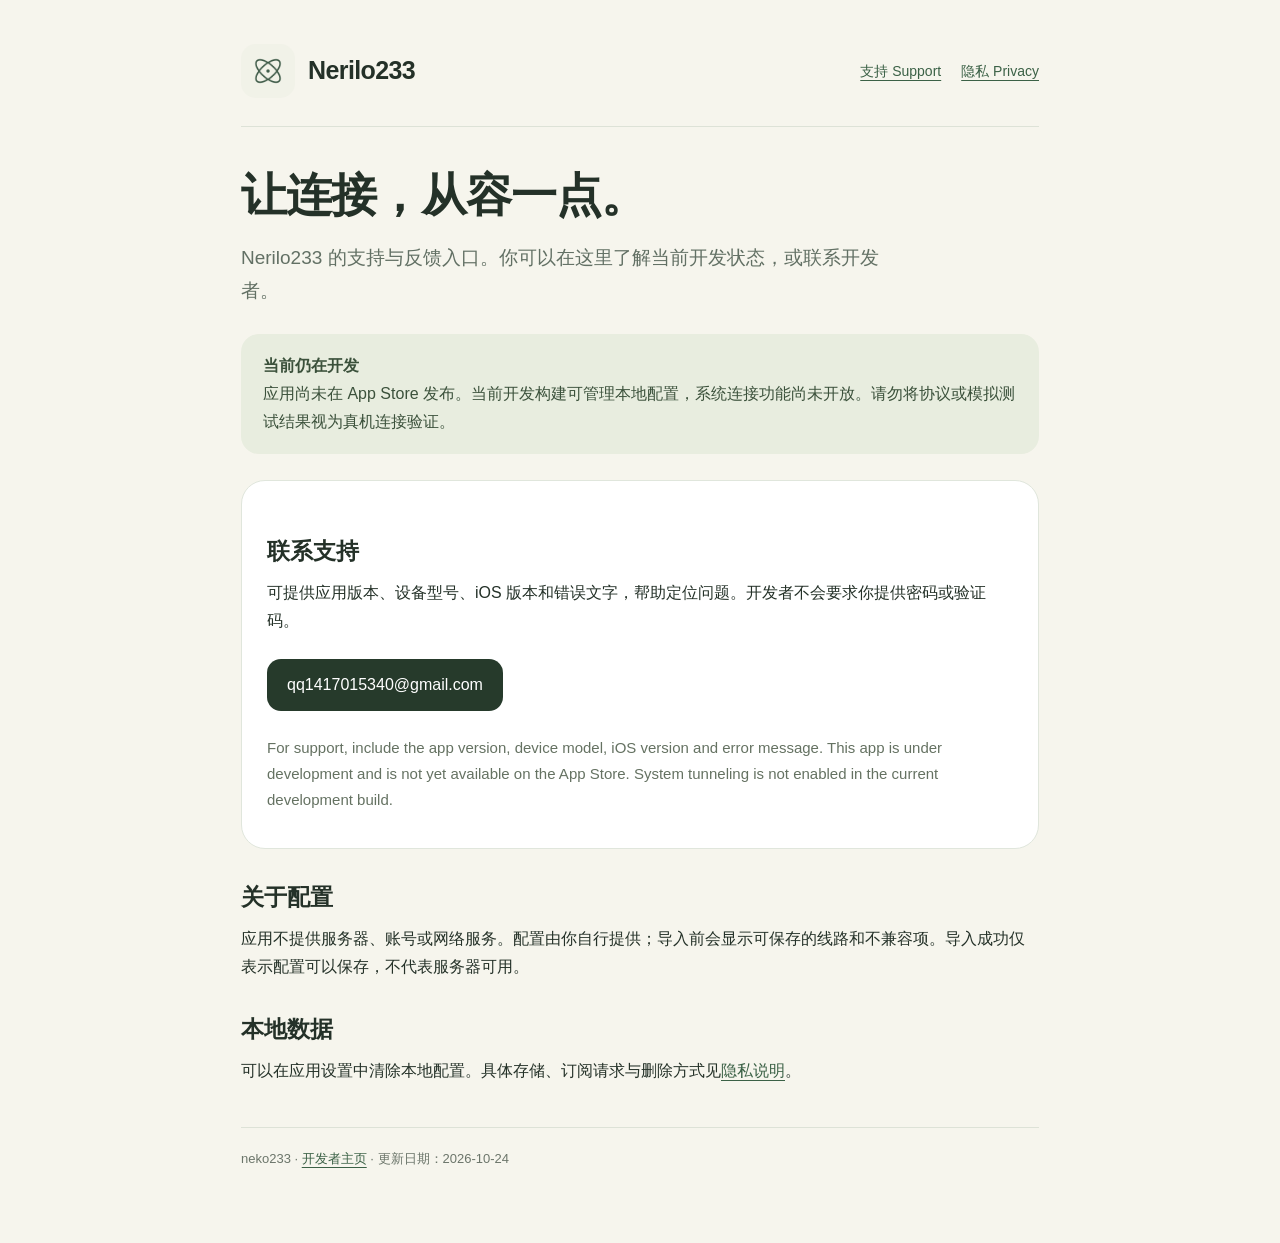
==== nerilo233/index.html @ cb7f1edf "Add Nerilo233 support and development privacy pages" ====
<!doctype html><html lang="zh-Hans"><head><meta charset="utf-8"><meta name="viewport" content="width=device-width,initial-scale=1"><meta name="color-scheme" content="light"><title>支持 Support · Nerilo233</title><link rel="icon" href="icon.png"><link rel="stylesheet" href="style.css"></head><body><main><nav><img src="icon.png" width="54" height="54" alt="Nerilo233 几何轨道标志"><strong>Nerilo233</strong><div class="links"><a href="./">支持 Support</a><a href="privacy.html">隐私 Privacy</a></div></nav><h1>让连接，从容一点。</h1><p class="intro">Nerilo233 的支持与反馈入口。你可以在这里了解当前开发状态，或联系开发者。</p><div class="notice"><strong>当前仍在开发</strong><br>应用尚未在 App Store 发布。当前开发构建可管理本地配置，系统连接功能尚未开放。请勿将协议或模拟测试结果视为真机连接验证。</div><section class="card"><h2>联系支持</h2><p>可提供应用版本、设备型号、iOS 版本和错误文字，帮助定位问题。开发者不会要求你提供密码或验证码。</p><a class="contact" href="mailto:qq1417015340@gmail.com?subject=Nerilo233%20Support">qq1417015340@gmail.com</a><p class="english" lang="en">For support, include the app version, device model, iOS version and error message. This app is under development and is not yet available on the App Store. System tunneling is not enabled in the current development build.</p></section><section><h2>关于配置</h2><p>应用不提供服务器、账号或网络服务。配置由你自行提供；导入前会显示可保存的线路和不兼容项。导入成功仅表示配置可以保存，不代表服务器可用。</p><h2>本地数据</h2><p>可以在应用设置中清除本地配置。具体存储、订阅请求与删除方式见<a href="privacy.html">隐私说明</a>。</p></section><footer>neko233 · <a href="https://github.com/neko233-com">开发者主页</a> · 更新日期：2026-10-24</footer></main></body></html>
---- nerilo233/style.css ----
*{box-sizing:border-box}body{margin:0;background:#f6f5ed;color:#243128;font:16px/1.75 -apple-system,BlinkMacSystemFont,"Segoe UI",sans-serif}a{color:#3b6146;text-underline-offset:4px}main{max-width:850px;margin:auto;padding:44px 26px 72px}nav{display:flex;align-items:center;gap:13px;padding-bottom:28px;border-bottom:1px solid #dde2d7}nav img{width:54px;height:54px;border-radius:15px}nav strong{font-size:25px;letter-spacing:-.6px}nav .links{margin-left:auto;display:flex;gap:20px;font-size:14px}h1{font-size:clamp(32px,6vw,46px);font-weight:600;line-height:1.22;letter-spacing:-1px;margin:40px 0 18px}h2{font-size:23px;font-weight:600;line-height:1.4;margin:32px 0 12px}p{margin:12px 0}.intro{font-size:19px;color:#627064;max-width:640px}.notice{padding:18px 22px;background:#e8eddf;border-radius:18px;margin:26px 0;color:#3b513b}.card{padding:22px 25px;margin:24px 0;background:#fff;border:1px solid #e0e6dc;border-radius:24px}.contact{display:inline-block;background:#263a2b;color:#fff;border-radius:14px;padding:12px 20px;text-decoration:none;margin:12px 0;overflow-wrap:anywhere}li{margin:8px 0}footer{margin-top:42px;padding-top:20px;border-top:1px solid #dde2d7;font-size:13px;color:#6b756a}.english{font-size:15px;color:#657262}code{background:#e9ede3;border-radius:5px;padding:2px 5px;font-size:.9em}@media(max-width:530px){main{padding:24px 20px 48px}nav{flex-wrap:wrap;gap:10px}nav strong{font-size:23px}nav .links{width:100%;margin-left:0;padding-top:6px}h1{margin-top:30px}.card{padding:18px 20px}}
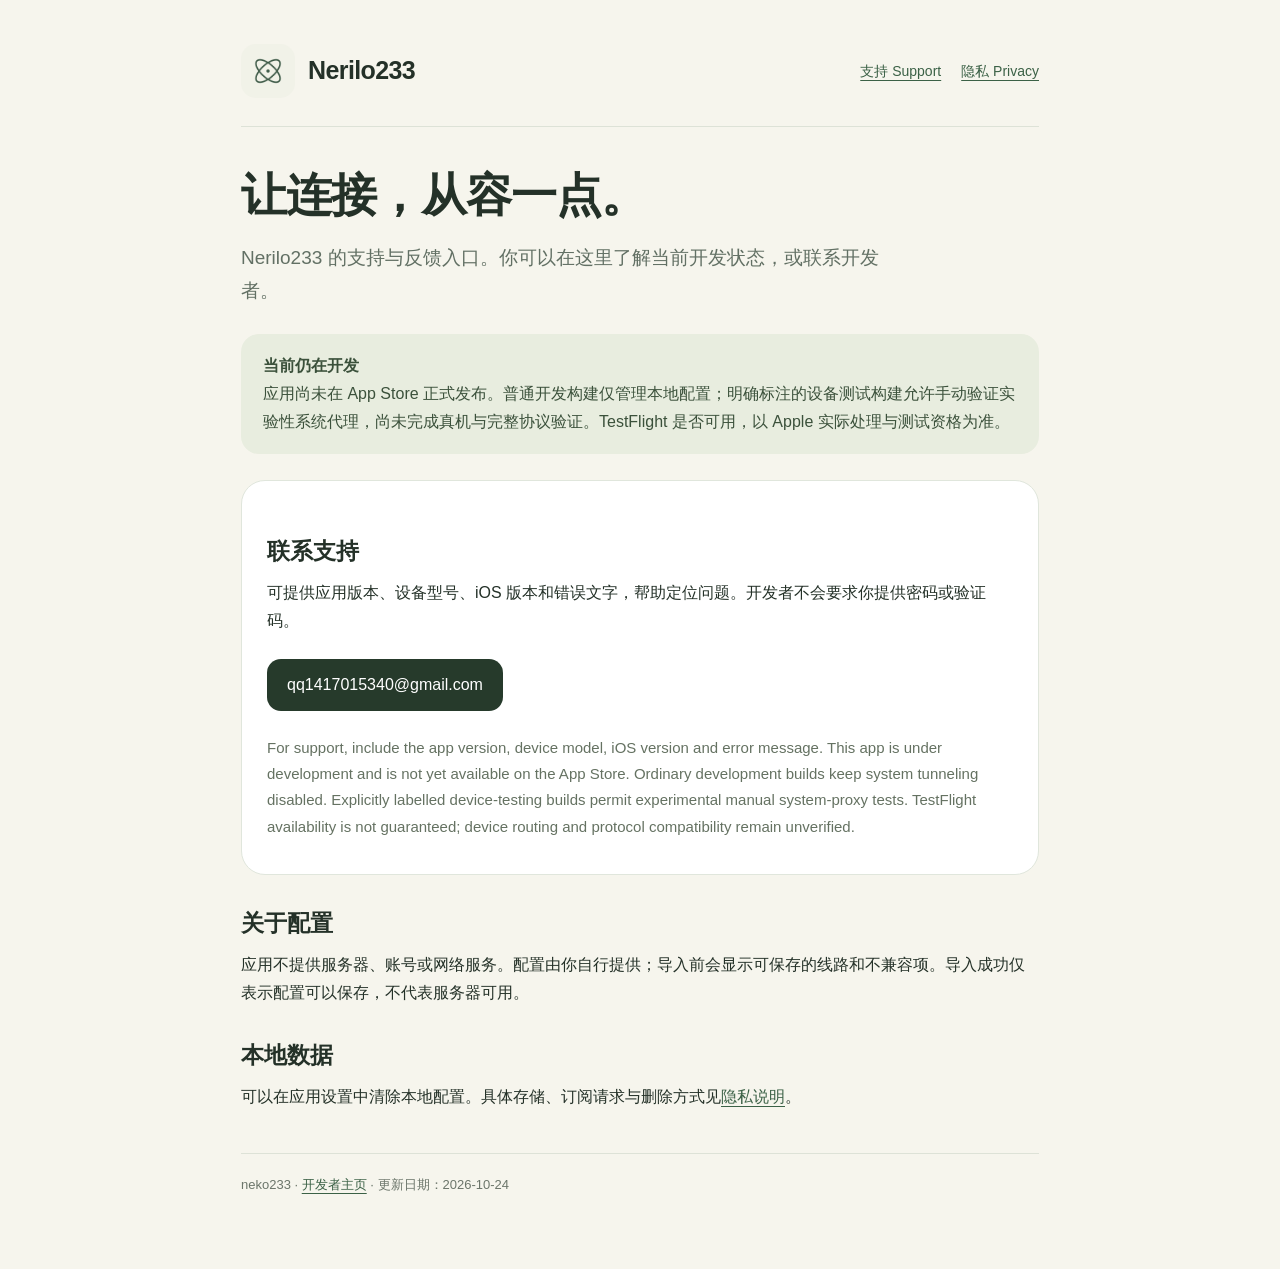
==== commit 8f47f17e: "Document experimental Nerilo device testing and TestFlight data handling" ====
--- a/nerilo233/index.html
+++ b/nerilo233/index.html
@@ -1 +1 @@
-<!doctype html><html lang="zh-Hans"><head><meta charset="utf-8"><meta name="viewport" content="width=device-width,initial-scale=1"><meta name="color-scheme" content="light"><title>支持 Support · Nerilo233</title><link rel="icon" href="icon.png"><link rel="stylesheet" href="style.css"></head><body><main><nav><img src="icon.png" width="54" height="54" alt="Nerilo233 几何轨道标志"><strong>Nerilo233</strong><div class="links"><a href="./">支持 Support</a><a href="privacy.html">隐私 Privacy</a></div></nav><h1>让连接，从容一点。</h1><p class="intro">Nerilo233 的支持与反馈入口。你可以在这里了解当前开发状态，或联系开发者。</p><div class="notice"><strong>当前仍在开发</strong><br>应用尚未在 App Store 发布。当前开发构建可管理本地配置，系统连接功能尚未开放。请勿将协议或模拟测试结果视为真机连接验证。</div><section class="card"><h2>联系支持</h2><p>可提供应用版本、设备型号、iOS 版本和错误文字，帮助定位问题。开发者不会要求你提供密码或验证码。</p><a class="contact" href="mailto:qq1417015340@gmail.com?subject=Nerilo233%20Support">qq1417015340@gmail.com</a><p class="english" lang="en">For support, include the app version, device model, iOS version and error message. This app is under development and is not yet available on the App Store. System tunneling is not enabled in the current development build.</p></section><section><h2>关于配置</h2><p>应用不提供服务器、账号或网络服务。配置由你自行提供；导入前会显示可保存的线路和不兼容项。导入成功仅表示配置可以保存，不代表服务器可用。</p><h2>本地数据</h2><p>可以在应用设置中清除本地配置。具体存储、订阅请求与删除方式见<a href="privacy.html">隐私说明</a>。</p></section><footer>neko233 · <a href="https://github.com/neko233-com">开发者主页</a> · 更新日期：2026-10-24</footer></main></body></html>
+<!doctype html><html lang="zh-Hans"><head><meta charset="utf-8"><meta name="viewport" content="width=device-width,initial-scale=1"><meta name="color-scheme" content="light"><title>支持 Support · Nerilo233</title><link rel="icon" href="icon.png"><link rel="stylesheet" href="style.css"></head><body><main><nav><img src="icon.png" width="54" height="54" alt="Nerilo233 几何轨道标志"><strong>Nerilo233</strong><div class="links"><a href="./">支持 Support</a><a href="privacy.html">隐私 Privacy</a></div></nav><h1>让连接，从容一点。</h1><p class="intro">Nerilo233 的支持与反馈入口。你可以在这里了解当前开发状态，或联系开发者。</p><div class="notice"><strong>当前仍在开发</strong><br>应用尚未在 App Store 正式发布。普通开发构建仅管理本地配置；明确标注的设备测试构建允许手动验证实验性系统代理，尚未完成真机与完整协议验证。TestFlight 是否可用，以 Apple 实际处理与测试资格为准。</div><section class="card"><h2>联系支持</h2><p>可提供应用版本、设备型号、iOS 版本和错误文字，帮助定位问题。开发者不会要求你提供密码或验证码。</p><a class="contact" href="mailto:qq1417015340@gmail.com?subject=Nerilo233%20Support">qq1417015340@gmail.com</a><p class="english" lang="en">For support, include the app version, device model, iOS version and error message. This app is under development and is not yet available on the App Store. Ordinary development builds keep system tunneling disabled. Explicitly labelled device-testing builds permit experimental manual system-proxy tests. TestFlight availability is not guaranteed; device routing and protocol compatibility remain unverified.</p></section><section><h2>关于配置</h2><p>应用不提供服务器、账号或网络服务。配置由你自行提供；导入前会显示可保存的线路和不兼容项。导入成功仅表示配置可以保存，不代表服务器可用。</p><h2>本地数据</h2><p>可以在应用设置中清除本地配置。具体存储、订阅请求与删除方式见<a href="privacy.html">隐私说明</a>。</p></section><footer>neko233 · <a href="https://github.com/neko233-com">开发者主页</a> · 更新日期：2026-10-24</footer></main></body></html>
